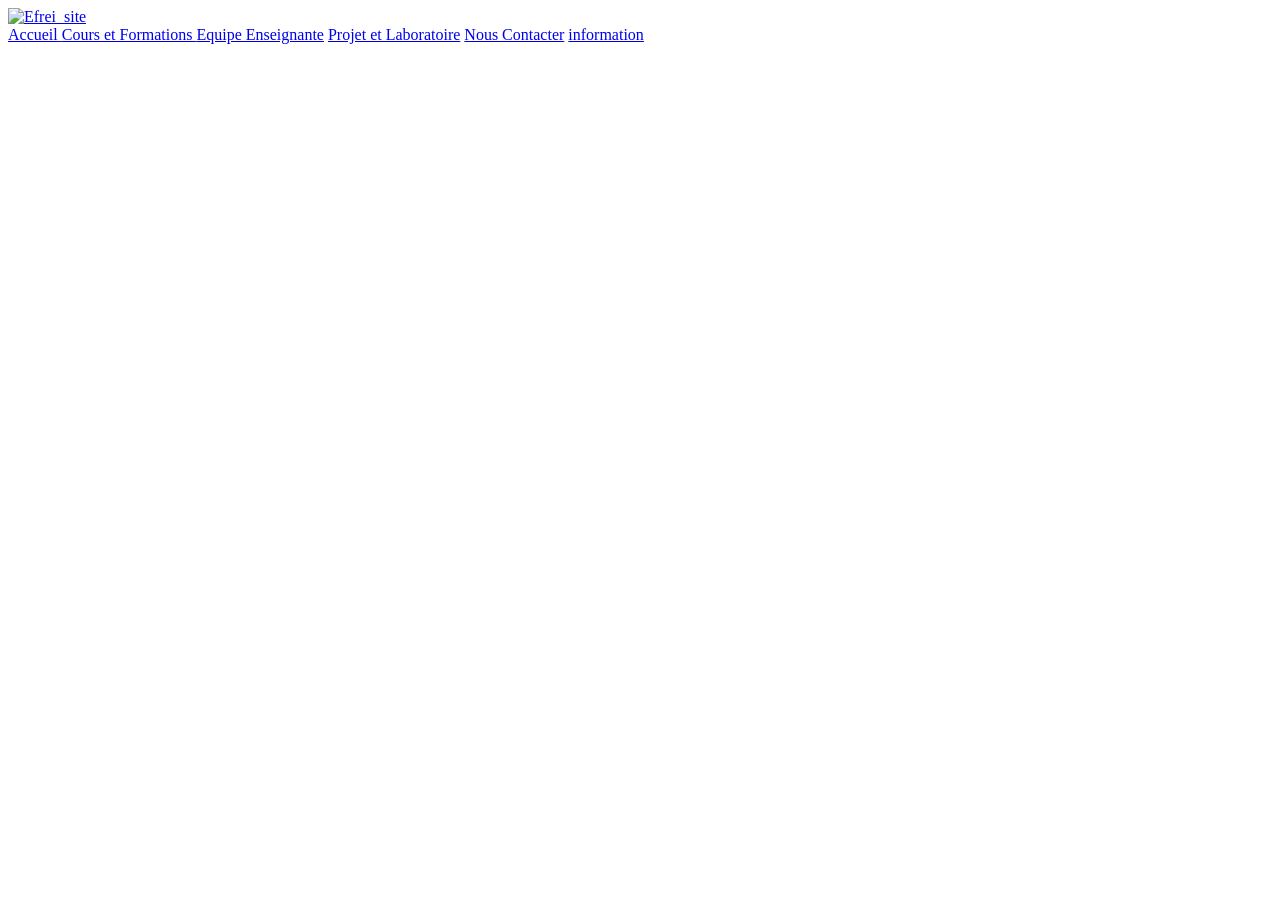
==== html/accueil.html @ 1d485281 "Co-authored-by: Gebril191 <Gebril191@users.noreply.github.com>" ====
<!DOCTYPE html> 

<html lang="fr"> 
<head> 
    <link href="../css/style.css" rel="stylesheet" />


    <title> Green IT - Accueil</title>

    <meta charset="UTF-8"> 
</head>

<body>

    <header>
    <a href ="https://www.efrei.fr/"> <img src = "../img/webphoto.png" alt = "Efrei_site" width="700" height="300"> </a> 
    <nav>
            <a href="../html/accueil.html"> Accueil </a>
            <a href="../html/cours_formation.html"> Cours et Formations </a>
            <a href="../html/equipe_enseignante.html">Equipe Enseignante</a>
            <a href="../html/projet_lab.html">Projet et Laboratoire</a>
            <a href="../html/contact.html">Nous Contacter</a>
            <a href="../html/a_propos.html">information</a>
        </nav>
    </header>


<section>
<h1></h1>
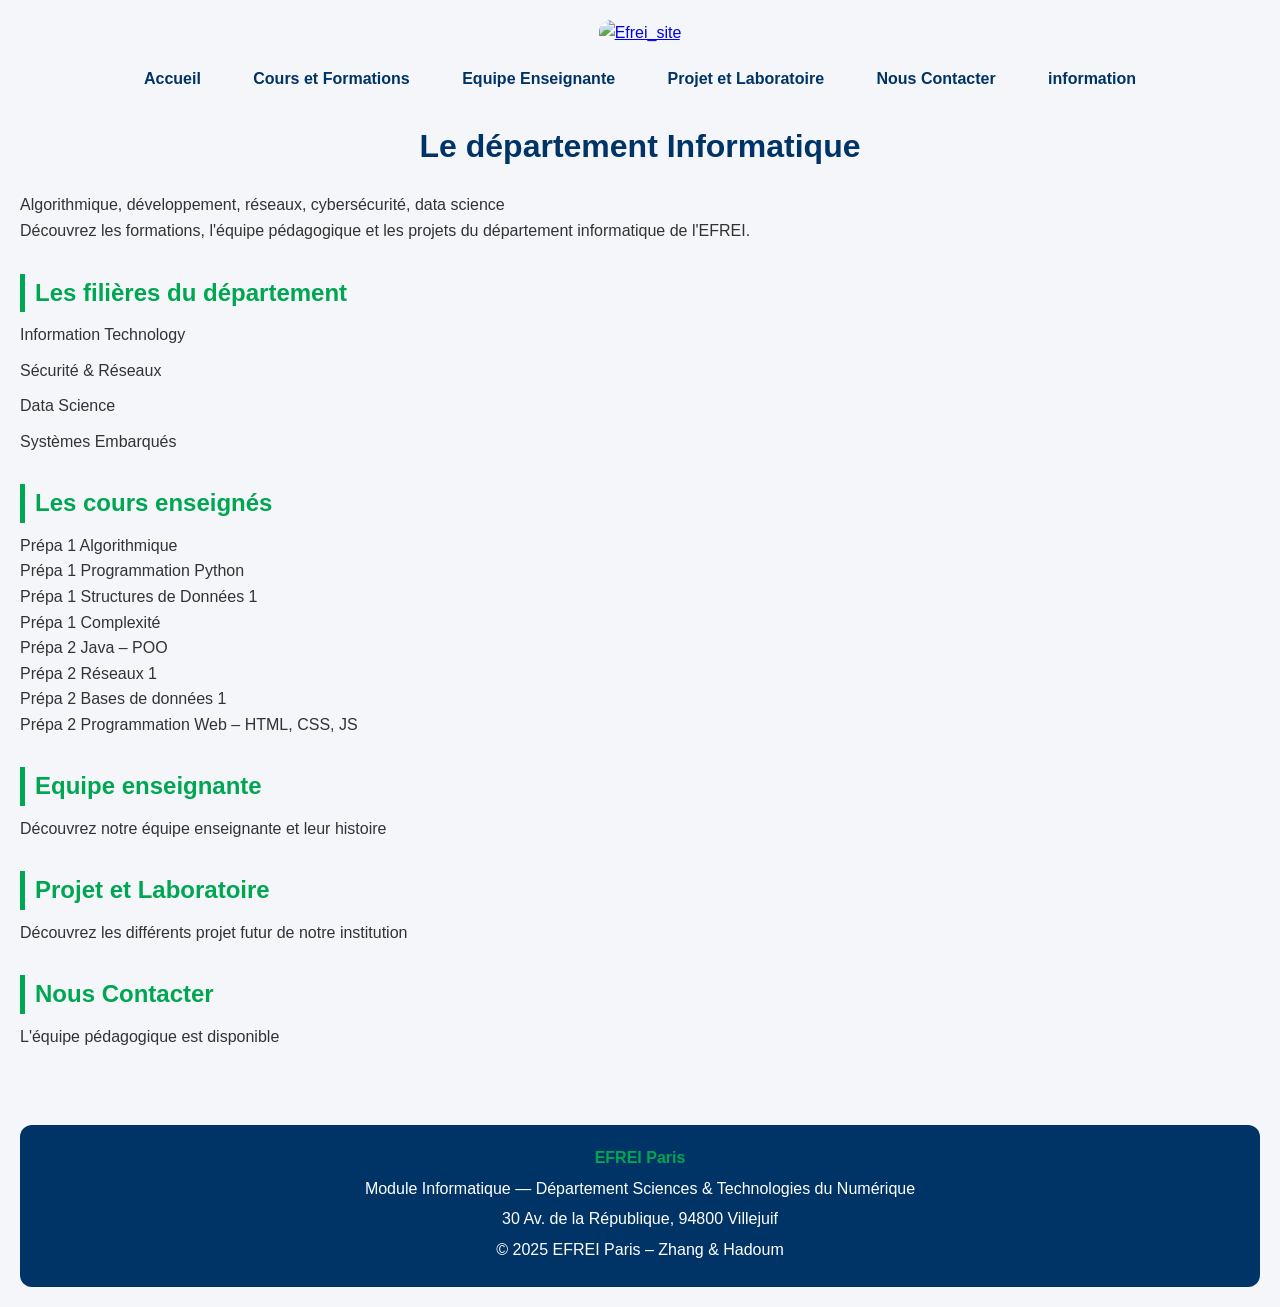
==== commit 7b536b42: "rrr" ====
--- a/html/accueil.html
+++ b/html/accueil.html
@@ -1,20 +1,21 @@
-<!DOCTYPE html> 
+<!DOCTYPE html>
 
-<html lang="fr"> 
-<head> 
-    <link href="../css/style.css" rel="stylesheet" />
+<html lang="fr">
+
+<head>
+    <link href="../css/accueil.css" rel="stylesheet" />
 
 
     <title> Green IT - Accueil</title>
 
-    <meta charset="UTF-8"> 
+    <meta charset="UTF-8">
 </head>
 
 <body>
 
     <header>
-    <a href ="https://www.efrei.fr/"> <img src = "../img/webphoto.png" alt = "Efrei_site" width="700" height="300"> </a> 
-    <nav>
+        <a href="https://www.efrei.fr/"> <img src="../img/webphoto.png" alt="Efrei_site" width="700" height="300"> </a>
+        <nav>
             <a href="../html/accueil.html"> Accueil </a>
             <a href="../html/cours_formation.html"> Cours et Formations </a>
             <a href="../html/equipe_enseignante.html">Equipe Enseignante</a>
@@ -24,6 +25,51 @@
         </nav>
     </header>
 
+    <h1>Le département Informatique</h1>
+    <p>Algorithmique, développement, réseaux, cybersécurité, data science 
+        
+        <br> 
+        Découvrez les formations, l'équipe
+        pédagogique et les projets du département informatique de l'EFREI.</p>
 
-<section>
-<h1></h1>
+    <h2>Les filières du département</h2>
+    <p>Information Technology</p>
+    <p>Sécurité & Réseaux</p>
+    <p>Data Science</p>
+    <p>Systèmes Embarqués</p>
+
+    <h2> Les cours enseignés</h2>
+    <p>
+        Prépa 1 Algorithmique <br>
+        Prépa 1 Programmation Python<br>
+        Prépa 1 Structures de Données 1<br>
+        Prépa 1 Complexité<br>
+        Prépa 2 Java – POO<br>
+        Prépa 2 Réseaux 1<br>
+        Prépa 2 Bases de données 1<br>
+        Prépa 2 Programmation Web – HTML, CSS, JS<br>
+    </p>
+
+    <h2> Equipe enseignante </h2>
+
+    <p> Découvrez notre équipe enseignante et leur histoire</p>
+
+
+    <h2> Projet et Laboratoire </h2>
+
+    <p> Découvrez les différents projet futur de notre institution</p>
+
+    <h2> Nous Contacter</h2>
+    <p> L'équipe pédagogique est disponible</p><br>
+
+    <footer>
+        <div>
+            <strong>EFREI Paris</strong>
+            <p>Module Informatique — Département Sciences & Technologies du Numérique</p>
+            <p>30 Av. de la République, 94800 Villejuif</p>
+        </div>
+        <div>
+            <p>© 2025 EFREI Paris – Zhang & Hadoum</p>
+        </div>
+    </footer>
+</body>
--- a/css/accueil.css
+++ b/css/accueil.css
@@ -0,0 +1,94 @@
+/* Reset */
+* {
+    margin: 0;
+    padding: 0;
+    box-sizing: border-box;
+}
+
+/* Global */
+body {
+    font-family: Arial, Helvetica, sans-serif;
+    background-color: #f4f6f9;
+    color: #333;
+    line-height: 1.6;
+    padding: 20px;
+}
+
+/* Header */
+header {
+    text-align: center;
+    margin-bottom: 30px;
+}
+
+header img {
+    max-width: 100%;
+    height: auto;
+    border-radius: 12px;
+}
+
+/* Navigation */
+nav {
+    margin-top: 20px;
+}
+
+nav a {
+    text-decoration: none;
+    color: #003366;
+    margin: 0 12px;
+    font-weight: bold;
+    padding: 8px 12px;
+    border-radius: 6px;
+    transition: 0.3s;
+}
+
+nav a:hover {
+    background-color: #00A651;
+    color: white;
+}
+
+/* Titres */
+h1 {
+    text-align: center;
+    color: #003366;
+    margin-bottom: 20px;
+}
+
+h2 {
+    color: #00A651;
+    margin-top: 30px;
+    margin-bottom: 10px;
+    border-left: 5px solid #00A651;
+    padding-left: 10px;
+}
+
+/* Paragraphes */
+p {
+    margin-bottom: 10px;
+}
+
+/* Bloc contenu */
+section {
+    background-color: white;
+    padding: 20px;
+    margin-bottom: 20px;
+    border-radius: 12px;
+    box-shadow: 0 4px 10px rgba(0,0,0,0.05);
+}
+
+/* Footer */
+footer {
+    margin-top: 40px;
+    background-color: #003366;
+    color: white;
+    padding: 20px;
+    border-radius: 12px;
+    text-align: center;
+}
+
+footer strong {
+    color: #00A651;
+}
+
+footer p {
+    margin: 5px 0;
+}
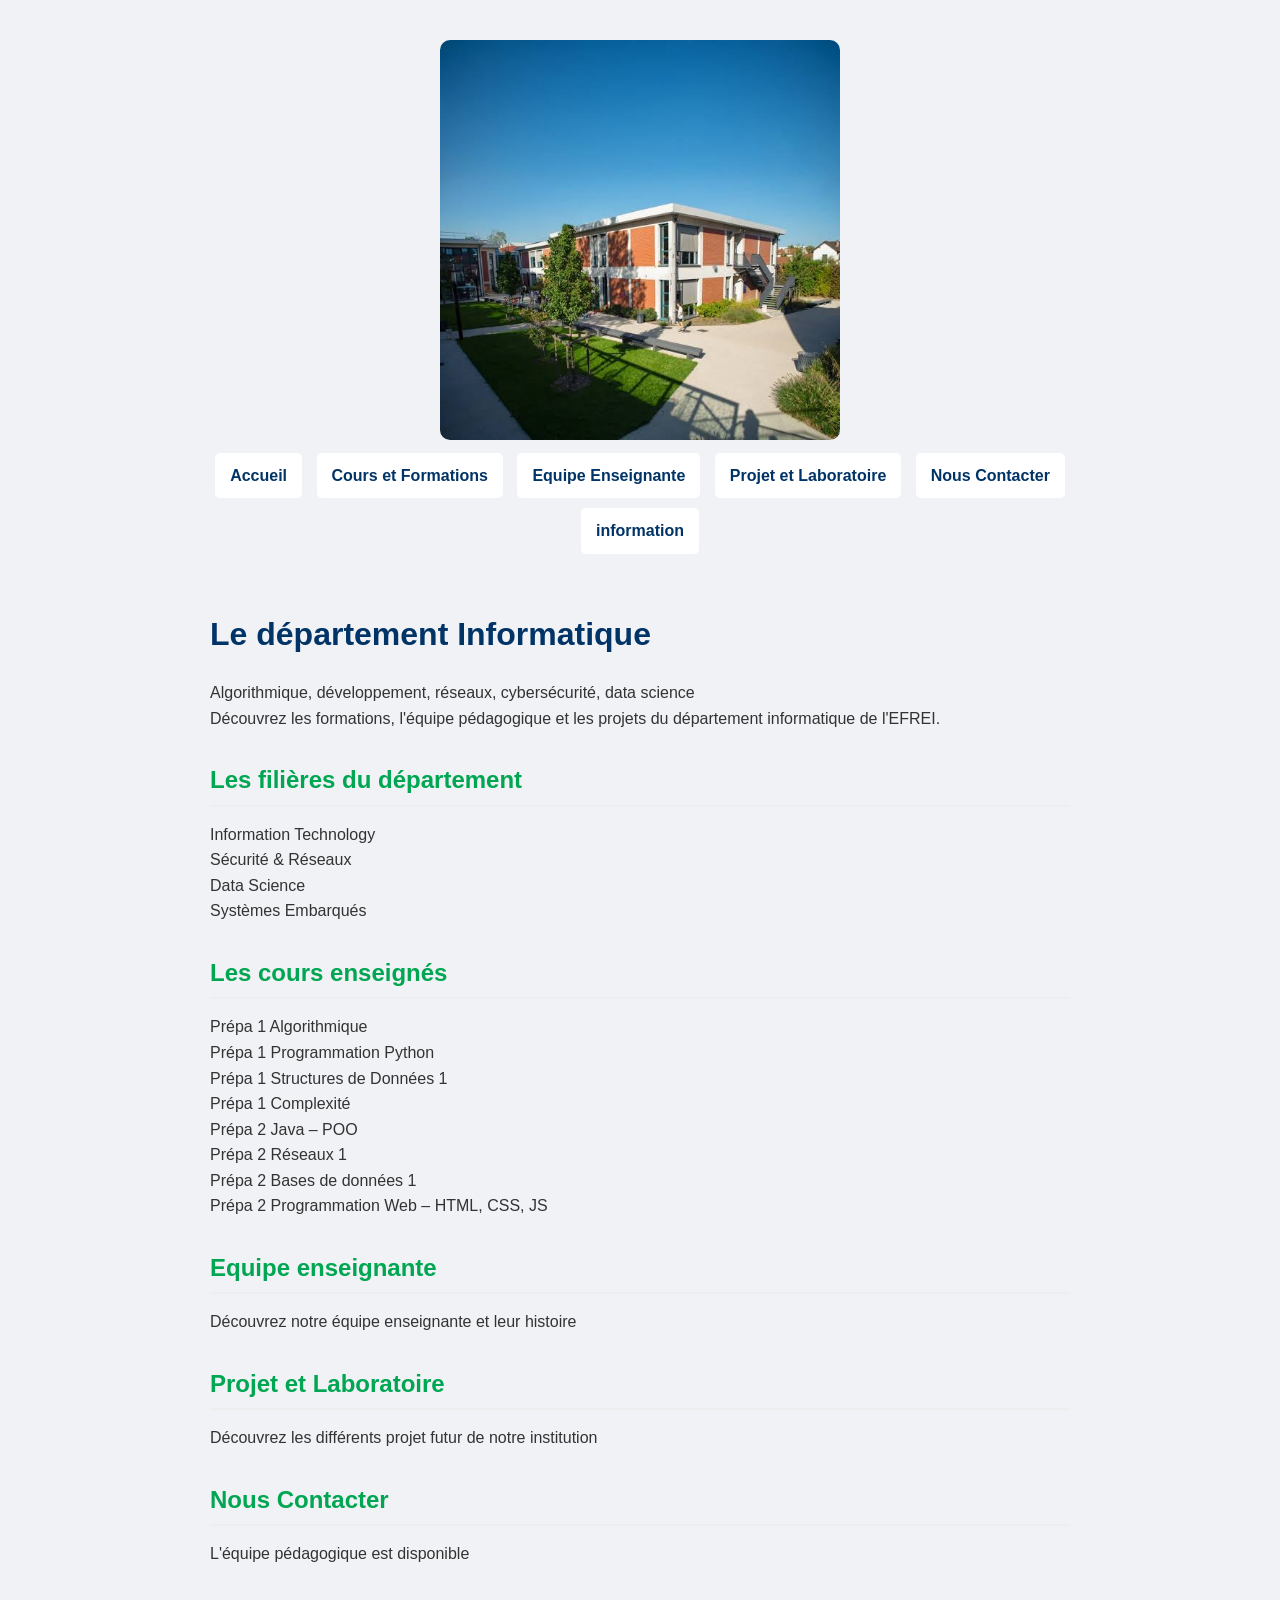
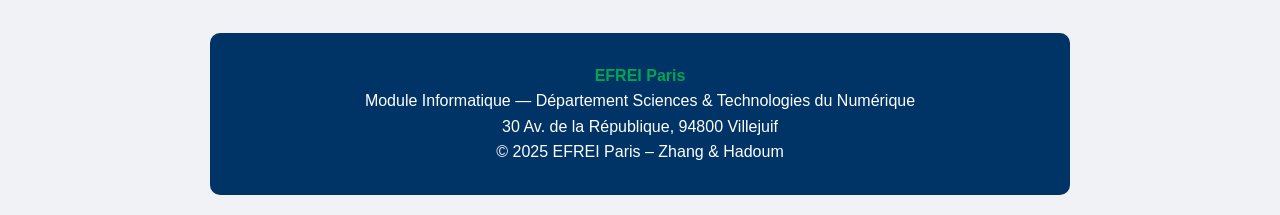
==== commit 490b24d3: "de" ====
--- a/html/accueil.html
+++ b/html/accueil.html
@@ -6,7 +6,7 @@
     <link href="../css/accueil.css" rel="stylesheet" />
 
 
-    <title> Green IT - Accueil</title>
+    <title> Site efrei projet - Accueil</title>
 
     <meta charset="UTF-8">
 </head>
@@ -14,7 +14,7 @@
 <body>
 
     <header>
-        <a href="https://www.efrei.fr/"> <img src="../img/webphoto.png" alt="Efrei_site" width="700" height="300"> </a>
+        <a href="https://www.efrei.fr/"> <img src="../img/efrei_1.jpg" alt="Efrei_site" width="400" height="100"> </a>
         <nav>
             <a href="../html/accueil.html"> Accueil </a>
             <a href="../html/cours_formation.html"> Cours et Formations </a>
--- a/css/accueil.css
+++ b/css/accueil.css
@@ -7,37 +7,42 @@
 
 /* Global */
 body {
-    font-family: Arial, Helvetica, sans-serif;
-    background-color: #f4f6f9;
+    font-family: sans-serif; 
+    background-color: #f0f2f5;
     color: #333;
     line-height: 1.6;
     padding: 20px;
+    max-width: 900px;
+    margin: 0 auto;
 }
 
 /* Header */
 header {
     text-align: center;
-    margin-bottom: 30px;
+    padding: 20px 0;
 }
 
 header img {
     max-width: 100%;
     height: auto;
-    border-radius: 12px;
+    border-radius: 10px;
 }
 
 /* Navigation */
 nav {
-    margin-top: 20px;
+    text-align: center;
+    margin-bottom: 30px;
 }
 
 nav a {
     text-decoration: none;
     color: #003366;
-    margin: 0 12px;
+    margin: 5px;
     font-weight: bold;
-    padding: 8px 12px;
-    border-radius: 6px;
+    padding: 10px 15px;
+    display: inline-block; /* Permet de donner du volume aux liens */
+    background-color: #fff;
+    border-radius: 5px;
     transition: 0.3s;
 }
 
@@ -48,7 +53,6 @@
 
 /* Titres */
 h1 {
-    text-align: center;
     color: #003366;
     margin-bottom: 20px;
 }
@@ -56,23 +60,18 @@
 h2 {
     color: #00A651;
     margin-top: 30px;
-    margin-bottom: 10px;
-    border-left: 5px solid #00A651;
-    padding-left: 10px;
-}
-
-/* Paragraphes */
-p {
-    margin-bottom: 10px;
+    margin-bottom: 15px;
+    border-bottom: 2px solid #eee; /* Ligne fine sous le titre */
+    padding-bottom: 5px;
 }
 
 /* Bloc contenu */
 section {
     background-color: white;
-    padding: 20px;
+    padding: 25px;
     margin-bottom: 20px;
-    border-radius: 12px;
-    box-shadow: 0 4px 10px rgba(0,0,0,0.05);
+    border-radius: 10px;
+    box-shadow: 0 2px 5px rgba(0,0,0,0.1);
 }
 
 /* Footer */
@@ -80,15 +79,11 @@
     margin-top: 40px;
     background-color: #003366;
     color: white;
-    padding: 20px;
-    border-radius: 12px;
+    padding: 30px;
+    border-radius: 10px;
     text-align: center;
 }
 
 footer strong {
     color: #00A651;
-}
-
-footer p {
-    margin: 5px 0;
 }
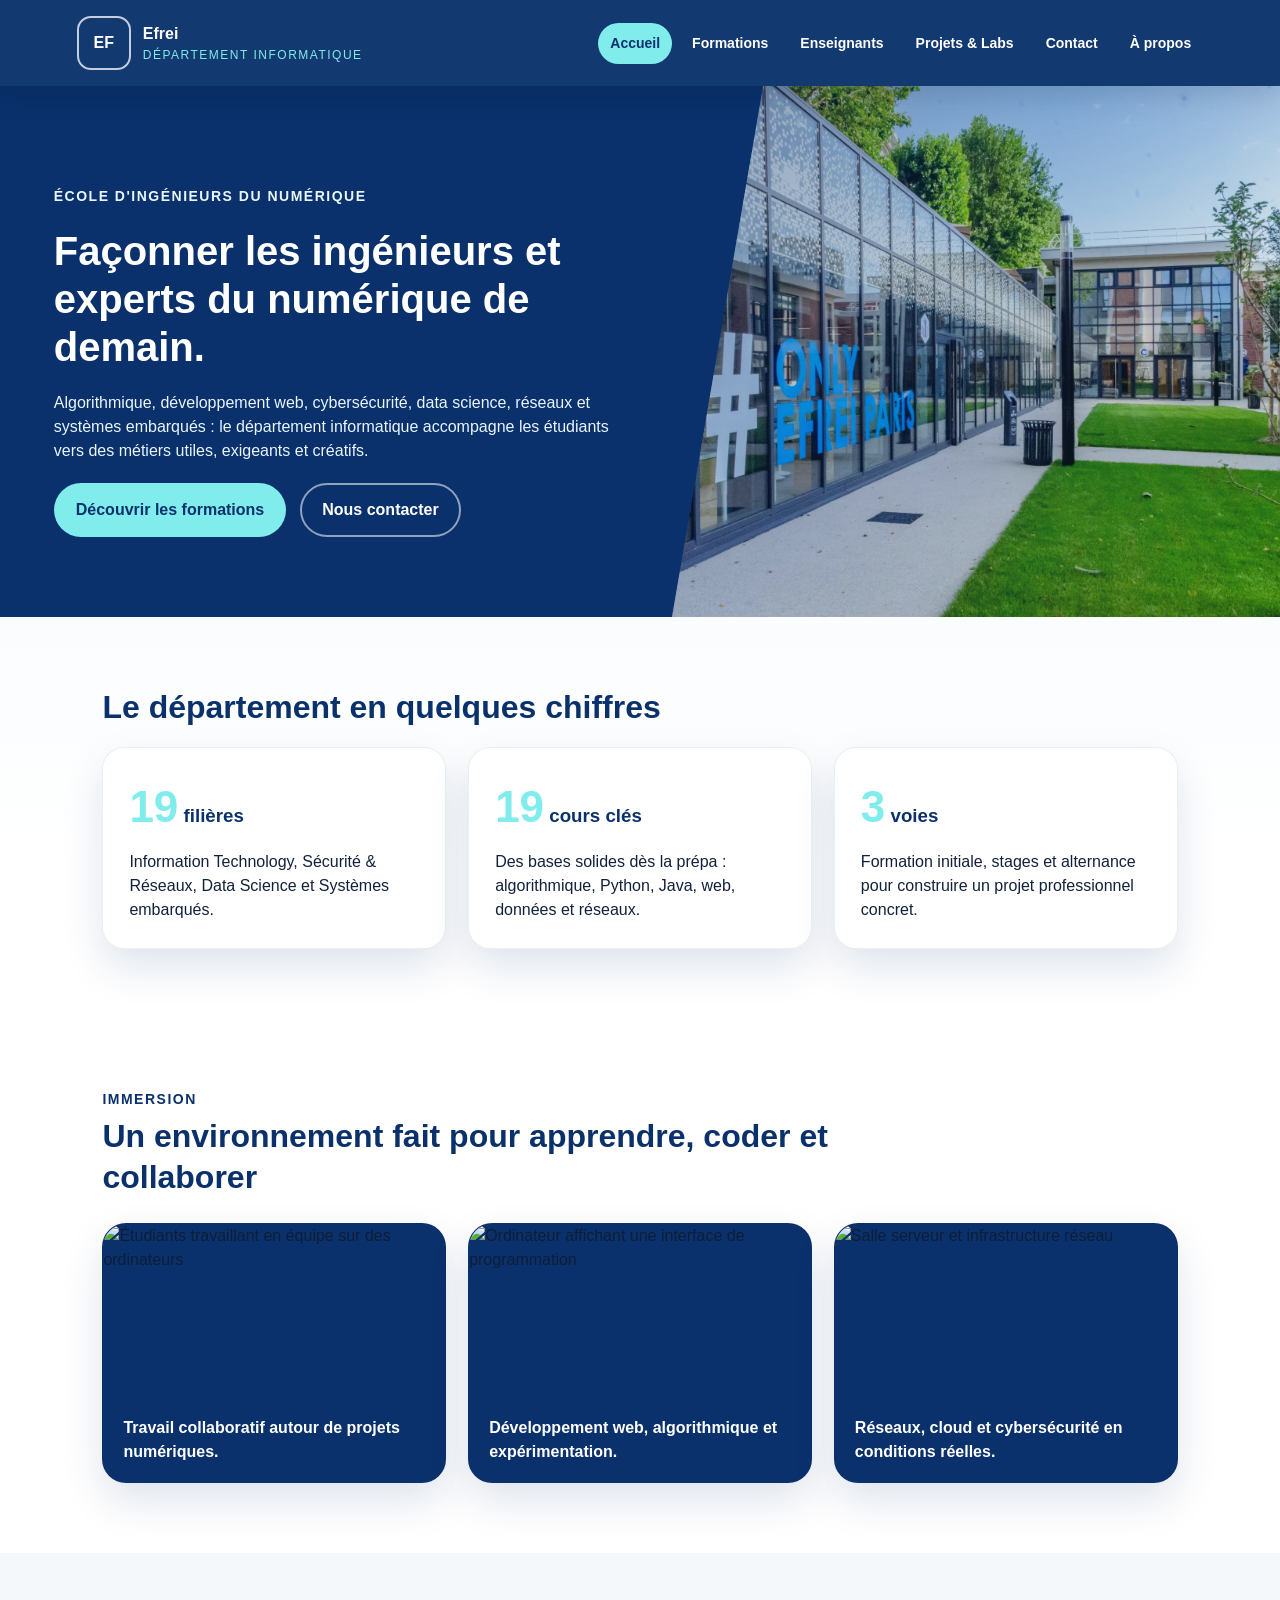
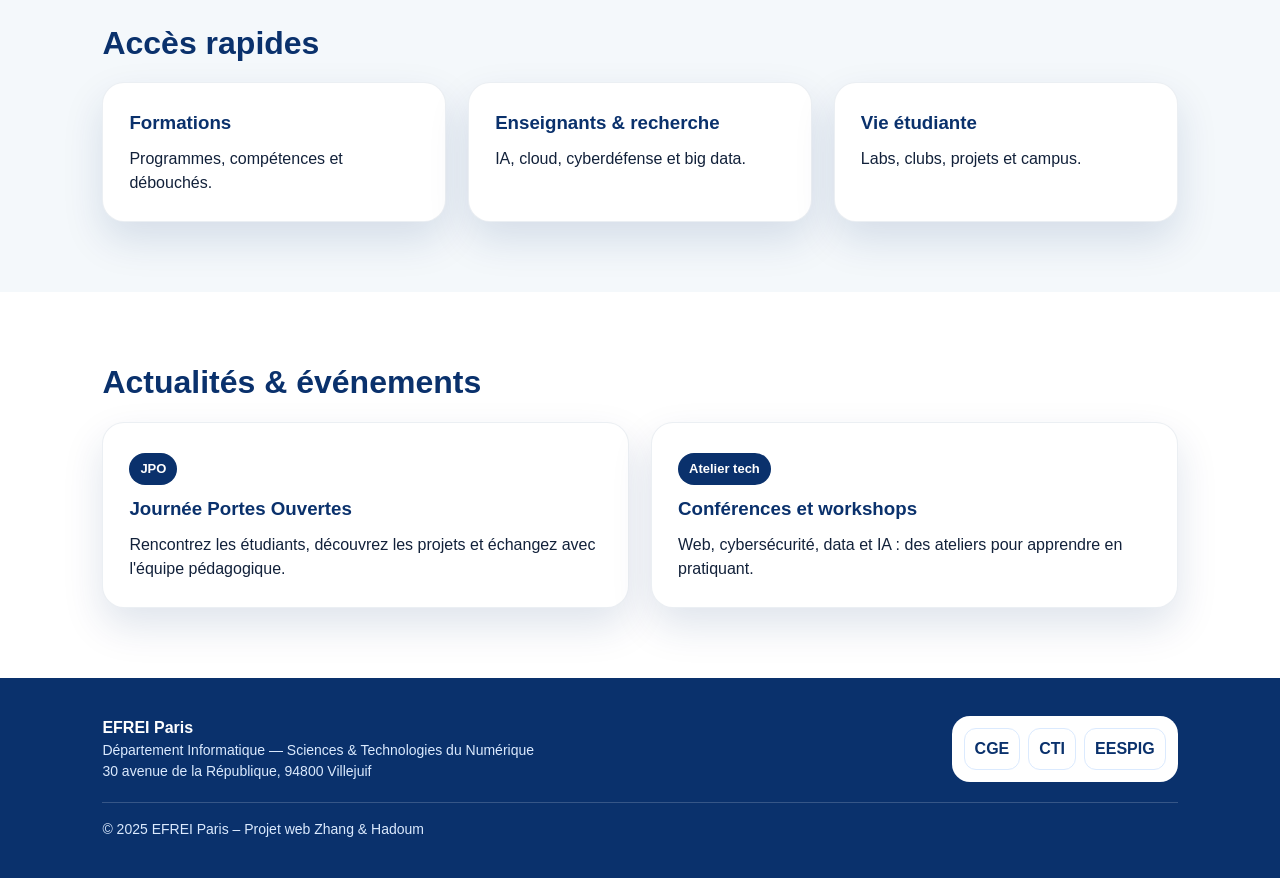
==== commit ae80d9b9: "rr" ====
--- a/html/accueil.html
+++ b/html/accueil.html
@@ -1,75 +1,128 @@
 <!DOCTYPE html>
-
 <html lang="fr">
 
 <head>
-    <link href="../css/accueil.css" rel="stylesheet" />
-
-
-    <title> Site efrei projet - Accueil</title>
-
     <meta charset="UTF-8">
+    <meta name="viewport" content="width=device-width, initial-scale=1.0">
+    <title>Accueil - Département Informatique Efrei</title>
+    <link rel="stylesheet" href="../css/accueil.css">
 </head>
 
 <body>
-
-    <header>
-        <a href="https://www.efrei.fr/"> <img src="../img/efrei_1.jpg" alt="Efrei_site" width="400" height="100"> </a>
-        <nav>
-            <a href="../html/accueil.html"> Accueil </a>
-            <a href="../html/cours_formation.html"> Cours et Formations </a>
-            <a href="../html/equipe_enseignante.html">Equipe Enseignante</a>
-            <a href="../html/projet_lab.html">Projet et Laboratoire</a>
-            <a href="../html/contact.html">Nous Contacter</a>
-            <a href="../html/a_propos.html">information</a>
+    <header class="site-header">
+        <a class="brand" href="accueil.html" aria-label="Retour à l'accueil">
+            <span class="brand-mark">EF</span>
+            <span><strong>Efrei</strong><small>Département Informatique</small></span>
+        </a>
+        <button class="menu-button" id="menuButton" type="button">Menu</button>
+        <nav class="main-nav" id="mainNav">
+            <a href="accueil.html">Accueil</a>
+            <a href="cours_formation.html">Formations</a>
+            <a href="equipe_enseignante.html">Enseignants</a>
+            <a href="projet_lab.html">Projets & Labs</a>
+            <a href="contact.html">Contact</a>
+            <a href="a_propos.html">À propos</a>
         </nav>
     </header>
+    <main>
 
-    <h1>Le département Informatique</h1>
-    <p>Algorithmique, développement, réseaux, cybersécurité, data science 
-        
-        <br> 
-        Découvrez les formations, l'équipe
-        pédagogique et les projets du département informatique de l'EFREI.</p>
+        <section class="hero">
+            <div class="hero-text">
+                <p class="eyebrow">École d'ingénieurs du numérique</p>
+                <h1>Façonner les ingénieurs et experts du numérique de demain.</h1>
+                <p>Algorithmique, développement web, cybersécurité, data science, réseaux et systèmes embarqués : le
+                    département informatique accompagne les étudiants vers des métiers utiles, exigeants et créatifs.
+                </p>
+                <div class="btn-row"><a class="btn primary" href="cours_formation.html">Découvrir les formations</a><a
+                        class="btn secondary" href="contact.html">Nous contacter</a></div>
+            </div>
+            <div class="hero-img"><img id="heroImage" src="../img/efrei_2.webp" alt="Campus et vie étudiante Efrei">
+            </div>
+        </section>
+        <section class="section">
+            <h2>Le département en quelques chiffres</h2>
+            <div class="grid stats">
+                <article class="card reveal">
+                    <h3><span data-number="4">0</span> filières</h3>
+                    <p>Information Technology, Sécurité & Réseaux, Data Science et Systèmes embarqués.</p>
+                </article>
+                <article class="card reveal">
+                    <h3><span data-number="8">0</span> cours clés</h3>
+                    <p>Des bases solides dès la prépa : algorithmique, Python, Java, web, données et réseaux.</p>
+                </article>
+                <article class="card reveal">
+                    <h3><span data-number="3">0</span> voies</h3>
+                    <p>Formation initiale, stages et alternance pour construire un projet professionnel concret.</p>
+                </article>
+            </div>
+        </section>
 
-    <h2>Les filières du département</h2>
-    <p>Information Technology</p>
-    <p>Sécurité & Réseaux</p>
-    <p>Data Science</p>
-    <p>Systèmes Embarqués</p>
-
-    <h2> Les cours enseignés</h2>
-    <p>
-        Prépa 1 Algorithmique <br>
-        Prépa 1 Programmation Python<br>
-        Prépa 1 Structures de Données 1<br>
-        Prépa 1 Complexité<br>
-        Prépa 2 Java – POO<br>
-        Prépa 2 Réseaux 1<br>
-        Prépa 2 Bases de données 1<br>
-        Prépa 2 Programmation Web – HTML, CSS, JS<br>
-    </p>
-
-    <h2> Equipe enseignante </h2>
-
-    <p> Découvrez notre équipe enseignante et leur histoire</p>
-
-
-    <h2> Projet et Laboratoire </h2>
-
-    <p> Découvrez les différents projet futur de notre institution</p>
-
-    <h2> Nous Contacter</h2>
-    <p> L'équipe pédagogique est disponible</p><br>
-
-    <footer>
+        <section class="section image-showcase">
+            <div class="section-heading">
+                <p class="eyebrow dark">Immersion</p>
+                <h2>Un environnement fait pour apprendre, coder et collaborer</h2>
+            </div>
+            <div class="photo-grid">
+                <figure class="photo-card big reveal"><img
+                        src="https://images.unsplash.com/photo-1519389950473-47ba0277781c?auto=format&fit=crop&w=1200&q=80"
+                        alt="Étudiants travaillant en équipe sur des ordinateurs" loading="lazy">
+                    <figcaption>Travail collaboratif autour de projets numériques.</figcaption>
+                </figure>
+                <figure class="photo-card reveal"><img
+                        src="https://images.unsplash.com/photo-1516321318423-f06f85e504b3?auto=format&fit=crop&w=1200&q=80"
+                        alt="Ordinateur affichant une interface de programmation" loading="lazy">
+                    <figcaption>Développement web, algorithmique et expérimentation.</figcaption>
+                </figure>
+                <figure class="photo-card reveal"><img
+                        src="https://images.unsplash.com/photo-1558494949-ef010cbdcc31?auto=format&fit=crop&w=1200&q=80"
+                        alt="Salle serveur et infrastructure réseau" loading="lazy">
+                    <figcaption>Réseaux, cloud et cybersécurité en conditions réelles.</figcaption>
+                </figure>
+            </div>
+        </section>
+        <section class="section soft">
+            <h2>Accès rapides</h2>
+            <div class="grid">
+                <a class="card quick reveal" href="cours_formation.html">
+                    <h3>Formations</h3>
+                    <p>Programmes, compétences et débouchés.</p>
+                </a>
+                <a class="card quick reveal" href="equipe_enseignante.html">
+                    <h3>Enseignants & recherche</h3>
+                    <p>IA, cloud, cyberdéfense et big data.</p>
+                </a>
+                <a class="card quick reveal" href="projet_lab.html">
+                    <h3>Vie étudiante</h3>
+                    <p>Labs, clubs, projets et campus.</p>
+                </a>
+            </div>
+        </section>
+        <section class="section news">
+            <h2>Actualités & événements</h2>
+            <div class="grid two">
+                <article class="card reveal"><span class="tag">JPO</span>
+                    <h3>Journée Portes Ouvertes</h3>
+                    <p>Rencontrez les étudiants, découvrez les projets et échangez avec l'équipe pédagogique.</p>
+                </article>
+                <article class="card reveal"><span class="tag">Atelier tech</span>
+                    <h3>Conférences et workshops</h3>
+                    <p>Web, cybersécurité, data et IA : des ateliers pour apprendre en pratiquant.</p>
+                </article>
+            </div>
+        </section>
+    </main>
+    <footer class="site-footer">
         <div>
             <strong>EFREI Paris</strong>
-            <p>Module Informatique — Département Sciences & Technologies du Numérique</p>
-            <p>30 Av. de la République, 94800 Villejuif</p>
+            <p>Département Informatique — Sciences & Technologies du Numérique</p>
+            <p>30 avenue de la République, 94800 Villejuif</p>
         </div>
-        <div>
-            <p>© 2025 EFREI Paris – Zhang & Hadoum</p>
+        <div class="footer-tags">
+            <span>CGE</span><span>CTI</span><span>EESPIG</span>
         </div>
+        <p class="credits">© 2025 EFREI Paris – Projet web Zhang & Hadoum</p>
     </footer>
-</body>+    <script src="../js/accueil.js"></script>
+</body>
+
+</html>
--- a/css/accueil.css
+++ b/css/accueil.css
@@ -1,89 +1,510 @@
-/* Reset */
 * {
     margin: 0;
     padding: 0;
-    box-sizing: border-box;
-}
-
-/* Global */
+    box-sizing: border-box
+}
+
+:root {
+    --blue: #0A316C;
+    --white: #FFFFFF;
+    --cyan: #81ECEC;
+    --yellow: #FDCB6E;
+    --ink: #12213a;
+    --muted: #64748b;
+    --soft: #f4f8fb;
+    --shadow: 0 18px 40px rgba(10, 49, 108, .13)
+}
+
 body {
-    font-family: sans-serif; 
-    background-color: #f0f2f5;
-    color: #333;
-    line-height: 1.6;
-    padding: 20px;
-    max-width: 900px;
-    margin: 0 auto;
-}
-
-/* Header */
-header {
-    text-align: center;
-    padding: 20px 0;
-}
-
-header img {
-    max-width: 100%;
-    height: auto;
-    border-radius: 10px;
-}
-
-/* Navigation */
-nav {
-    text-align: center;
-    margin-bottom: 30px;
-}
-
-nav a {
+    font-family: Arial, Roboto, "Open Sans", sans-serif;
+    background: linear-gradient(180deg, #eef7fb 0, #fff 35%);
+    color: var(--ink);
+    line-height: 1.5
+}
+
+h1,
+h2,
+h3,
+.brand strong {
+    font-family: Montserrat, Poppins, Arial, sans-serif
+}
+
+h1 {
+    font-size: 40px;
+    line-height: 1.2
+}
+
+h2 {
+    font-size: 32px;
+    line-height: 1.3;
+    color: var(--blue);
+    margin-bottom: 18px
+}
+
+p {
+    font-size: 16px
+}
+
+.site-header {
+    position: sticky;
+    top: 0;
+    z-index: 50;
+    display: flex;
+    align-items: center;
+    justify-content: space-between;
+    gap: 24px;
+    background: rgba(10, 49, 108, .96);
+    color: white;
+    padding: 16px 6%;
+    box-shadow: 0 8px 30px rgba(0, 0, 0, .12)
+}
+
+.brand {
+    display: flex;
+    align-items: center;
+    gap: 12px;
     text-decoration: none;
-    color: #003366;
-    margin: 5px;
-    font-weight: bold;
-    padding: 10px 15px;
-    display: inline-block; /* Permet de donner du volume aux liens */
-    background-color: #fff;
-    border-radius: 5px;
-    transition: 0.3s;
-}
-
-nav a:hover {
-    background-color: #00A651;
+    color: white
+}
+
+.brand-mark {
+    display: grid;
+    place-items: center;
+    width: 54px;
+    height: 54px;
+    border: 2px solid rgba(255, 255, 255, .75);
+    font-weight: bold;
+    border-radius: 14px
+}
+
+.brand small {
+    display: block;
+    font-size: 12px;
+    letter-spacing: 1.5px;
+    text-transform: uppercase;
+    color: var(--cyan)
+}
+
+.main-nav {
+    display: flex;
+    gap: 8px;
+    flex-wrap: wrap
+}
+
+.main-nav a {
     color: white;
-}
-
-/* Titres */
-h1 {
-    color: #003366;
-    margin-bottom: 20px;
-}
-
-h2 {
-    color: #00A651;
-    margin-top: 30px;
-    margin-bottom: 15px;
-    border-bottom: 2px solid #eee; /* Ligne fine sous le titre */
-    padding-bottom: 5px;
-}
-
-/* Bloc contenu */
-section {
-    background-color: white;
-    padding: 25px;
-    margin-bottom: 20px;
-    border-radius: 10px;
-    box-shadow: 0 2px 5px rgba(0,0,0,0.1);
-}
-
-/* Footer */
-footer {
-    margin-top: 40px;
-    background-color: #003366;
+    text-decoration: none;
+    font-size: 14px;
+    font-weight: bold;
+    padding: 10px 12px;
+    border-radius: 999px;
+    transition: .25s
+}
+
+.main-nav a:hover,
+.main-nav a.active {
+    background: var(--cyan);
+    color: var(--blue)
+}
+
+.menu-button {
+    display: none;
+    background: var(--yellow);
+    color: var(--blue);
+    border: 0;
+    border-radius: 999px;
+    padding: 10px 16px;
+    font-weight: bold
+}
+
+main {
+    min-height: 70vh
+}
+
+.hero {
+    display: grid;
+    grid-template-columns: 1.05fr .95fr;
+    min-height: 520px;
+    background: var(--blue);
     color: white;
-    padding: 30px;
-    border-radius: 10px;
-    text-align: center;
-}
-
-footer strong {
-    color: #00A651;
+    overflow: hidden
+}
+
+.hero-text {
+    padding: 80px 8%;
+    display: flex;
+    flex-direction: column;
+    justify-content: center;
+    align-items: flex-start
+}
+
+.eyebrow {
+    color: var(--yellow);
+    letter-spacing: 1.5px;
+    text-transform: uppercase;
+    font-size: 14px;
+    font-weight: bold;
+    margin-bottom: 14px
+}
+
+.hero p {
+    max-width: 640px;
+    margin: 20px 0;
+    color: #eaf6ff
+}
+
+.hero-img {
+    position: relative;
+    min-height: 360px;
+    clip-path: polygon(15% 0, 100% 0, 100% 100%, 0 100%)
+}
+
+.hero-img img {
+    width: 100%;
+    height: 100%;
+    object-fit: cover;
+    filter: saturate(1.15) contrast(1.05)
+}
+
+.hero-img:after {
+    content: "";
+    position: absolute;
+    inset: 0;
+    background: linear-gradient(135deg, rgba(10, 49, 108, .45), rgba(129, 236, 236, .08))
+}
+
+.btn-row {
+    display: flex;
+    gap: 14px;
+    flex-wrap: wrap
+}
+
+.btn {
+    display: inline-block;
+    padding: 13px 20px;
+    border-radius: 999px;
+    text-decoration: none;
+    font-weight: bold;
+    transition: .25s;
+    border: 2px solid transparent
+}
+
+.btn.primary {
+    background: var(--cyan);
+    color: var(--blue)
+}
+
+.btn.secondary {
+    background: transparent;
+    color: white;
+    border-color: rgba(255, 255, 255, .55)
+}
+
+.btn.yellow {
+    background: var(--yellow);
+    color: var(--blue)
+}
+
+.btn:hover {
+    transform: translateY(-2px);
+    box-shadow: 0 10px 25px rgba(0, 0, 0, .2)
+}
+
+.section {
+    padding: 70px 8%
+}
+
+.section.soft {
+    background: var(--soft)
+}
+
+.grid {
+    display: grid;
+    grid-template-columns: repeat(3, 1fr);
+    gap: 22px
+}
+
+.grid.two {
+    grid-template-columns: repeat(2, 1fr)
+}
+
+.card {
+    background: white;
+    border-radius: 22px;
+    padding: 26px;
+    box-shadow: var(--shadow);
+    border: 1px solid rgba(10, 49, 108, .08)
+}
+
+.card h3 {
+    color: var(--blue);
+    margin-bottom: 10px
+}
+
+.tag {
+    display: inline-block;
+    border-radius: 999px;
+    background: rgba(129, 236, 236, .35);
+    color: var(--blue);
+    padding: 6px 11px;
+    font-size: 13px;
+    font-weight: bold;
+    margin: 4px 4px 10px 0
+}
+
+.triangle-list {
+    list-style: none
+}
+
+.triangle-list li {
+    margin: 10px 0;
+    padding-left: 24px;
+    position: relative
+}
+
+.triangle-list li:before {
+    content: "▶";
+    position: absolute;
+    left: 0;
+    color: var(--yellow);
+    font-size: 12px
+}
+
+.site-footer {
+    background: var(--blue);
+    color: white;
+    margin-top: 0;
+    padding: 38px 8%;
+    display: flex;
+    justify-content: space-between;
+    gap: 20px;
+    align-items: center;
+    flex-wrap: wrap
+}
+
+.site-footer p {
+    font-size: 14px;
+    color: #dbeafe
+}
+
+.footer-tags {
+    background: white;
+    border-radius: 18px;
+    padding: 12px;
+    display: flex;
+    gap: 8px
+}
+
+.footer-tags span {
+    color: var(--blue);
+    font-weight: bold;
+    border: 1px solid #dbeafe;
+    border-radius: 12px;
+    padding: 8px 10px
+}
+
+.credits {
+    width: 100%;
+    border-top: 1px solid rgba(255, 255, 255, .18);
+    padding-top: 16px
+}
+
+.reveal {
+    opacity: 0;
+    transform: translateY(20px);
+    transition: .7s
+}
+
+.reveal.visible {
+    opacity: 1;
+    transform: translateY(0)
+}
+
+@media(max-width:850px) {
+    h1 {
+        font-size: 32px
+    }
+
+    h2 {
+        font-size: 26px
+    }
+
+    .site-header {
+        align-items: flex-start
+    }
+
+    .menu-button {
+        display: block
+    }
+
+    .main-nav {
+        display: none;
+        width: 100%;
+        flex-direction: column
+    }
+
+    .main-nav.open {
+        display: flex
+    }
+
+    .site-header {
+        flex-wrap: wrap
+    }
+
+    .hero {
+        grid-template-columns: 1fr
+    }
+
+    .hero-img {
+        clip-path: none;
+        min-height: 260px
+    }
+
+    .grid,
+    .grid.two {
+        grid-template-columns: 1fr
+    }
+
+    .section {
+        padding: 48px 6%
+    }
+
+    .site-footer {
+        display: block
+    }
+
+    .footer-tags {
+        margin-top: 20px;
+        display: inline-flex
+    }
+}
+
+
+.quick {
+    text-decoration: none;
+    color: inherit
+}
+
+.quick:hover {
+    transform: translateY(-4px)
+}
+
+.stats h3 span {
+    font-size: 44px;
+    color: var(--cyan)
+}
+
+.news .tag {
+    background: var(--blue);
+    color: white
+}
+
+
+
+.section-heading {
+    max-width: 760px;
+    margin-bottom: 24px
+}
+
+.eyebrow.dark {
+    color: var(--blue);
+    margin-bottom: 6px
+}
+
+.photo-grid {
+    display: grid;
+    grid-template-columns: repeat(3, 1fr);
+    gap: 22px
+}
+
+.photo-grid.two-photo {
+    grid-template-columns: repeat(2, 1fr)
+}
+
+.photo-card {
+    position: relative;
+    min-height: 260px;
+    border-radius: 24px;
+    overflow: hidden;
+    box-shadow: var(--shadow);
+    background: var(--blue);
+    border: 1px solid rgba(10, 49, 108, .08)
+}
+
+.photo-card.big {
+    grid-column: span 1
+}
+
+.photo-card img,
+.image-card img {
+    width: 100%;
+    height: 100%;
+    object-fit: cover;
+    display: block;
+    filter: saturate(1.05) contrast(1.04)
+}
+
+.photo-card figcaption {
+    position: absolute;
+    left: 0;
+    right: 0;
+    bottom: 0;
+    padding: 18px 20px;
+    color: white;
+    font-weight: bold;
+    background: linear-gradient(180deg, rgba(10, 49, 108, 0), rgba(10, 49, 108, .92))
+}
+
+.image-cards {
+    display: grid;
+    grid-template-columns: repeat(2, 1fr);
+    gap: 22px
+}
+
+.image-card {
+    display: grid;
+    grid-template-columns: 42% 1fr;
+    gap: 0;
+    overflow: hidden;
+    background: white;
+    border-radius: 24px;
+    box-shadow: var(--shadow);
+    border: 1px solid rgba(10, 49, 108, .08)
+}
+
+.image-card img {
+    min-height: 260px
+}
+
+.image-card div {
+    padding: 26px;
+    display: flex;
+    flex-direction: column;
+    justify-content: center
+}
+
+.image-card h3 {
+    color: var(--blue);
+    margin: 8px 0 10px
+}
+
+@media(max-width:850px) {
+
+    .photo-grid,
+    .photo-grid.two-photo,
+    .image-cards {
+        grid-template-columns: 1fr
+    }
+
+    .image-card {
+        grid-template-columns: 1fr
+    }
+
+    .image-card img {
+        height: 230px
+    }
+
+    .photo-card {
+        min-height: 240px
+    }
 }
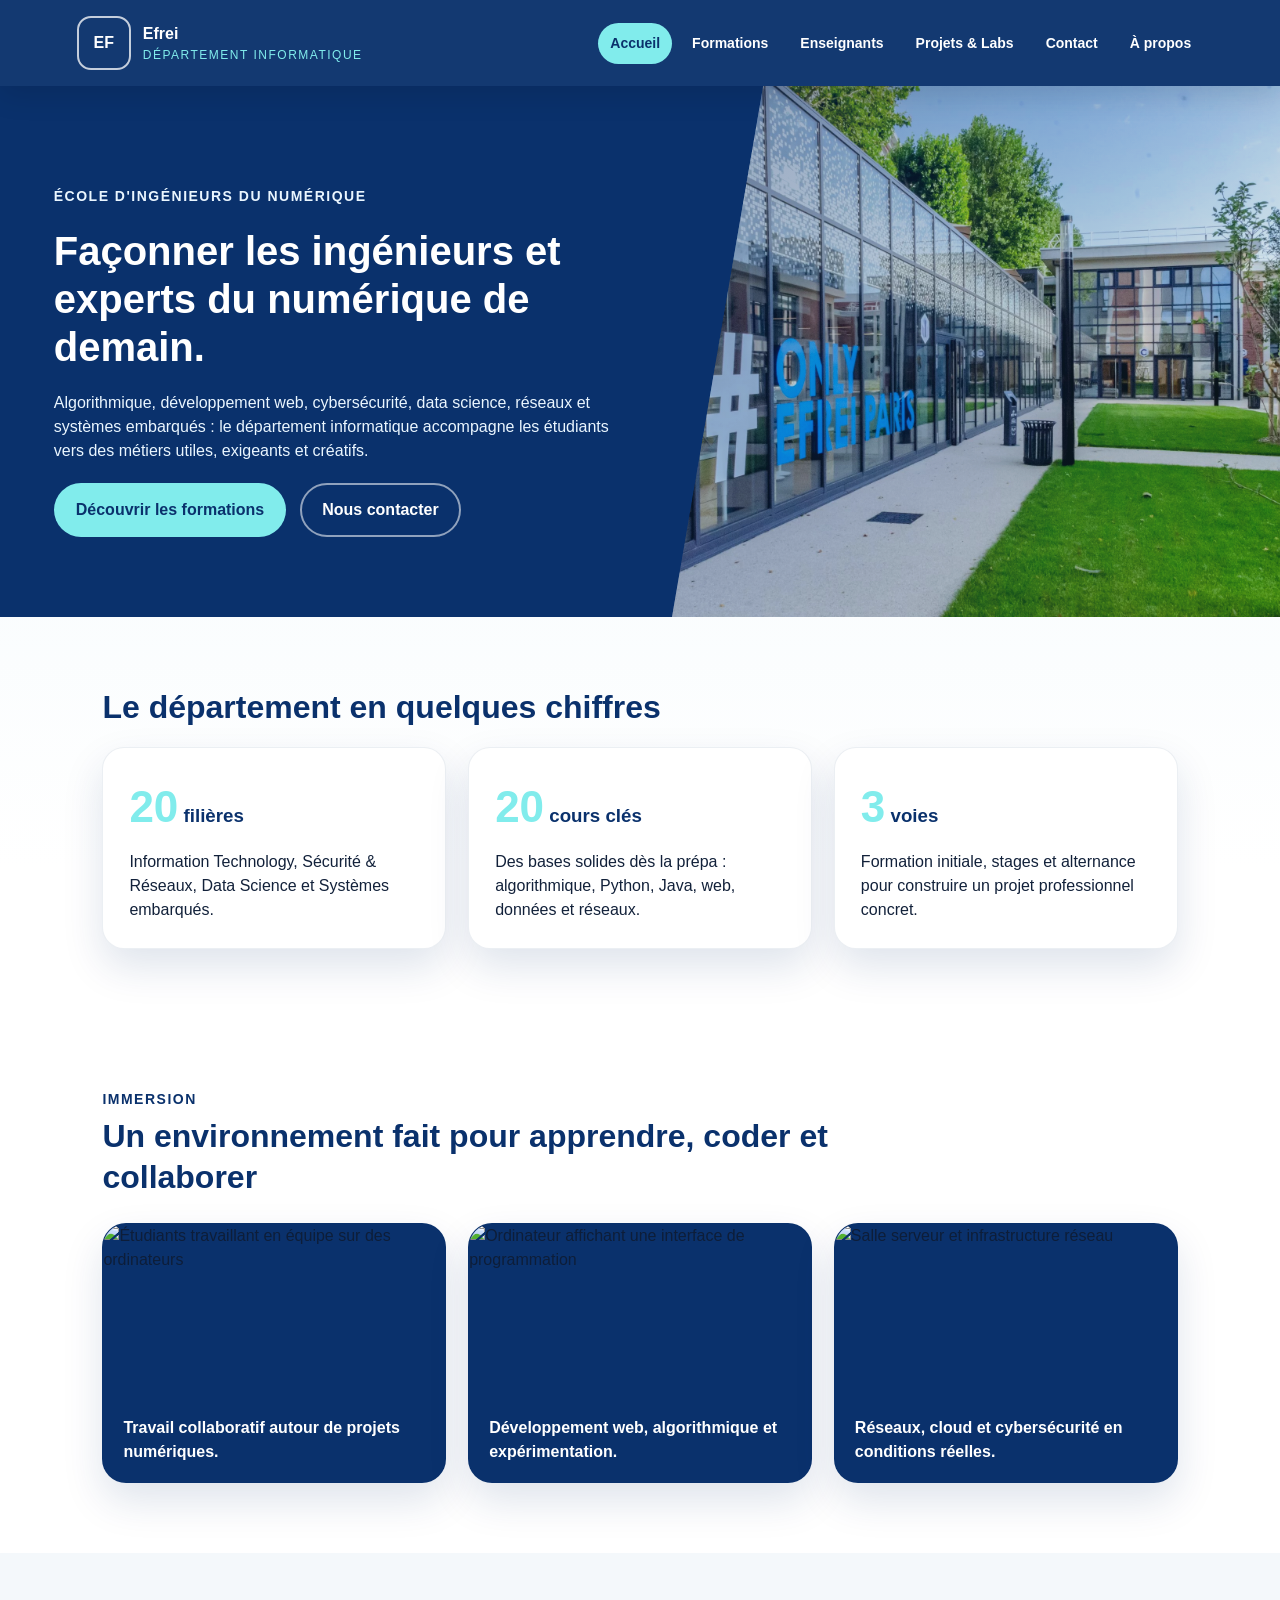
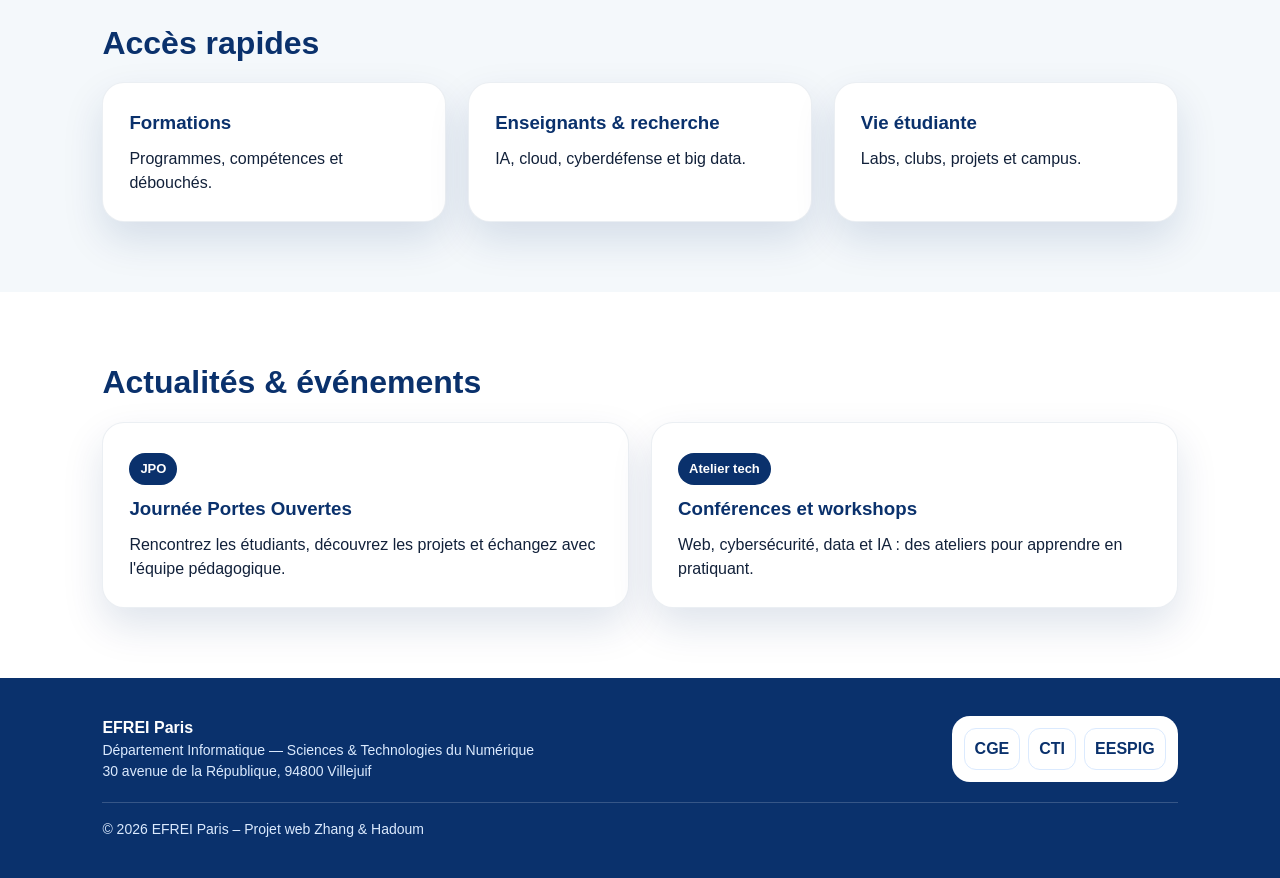
==== commit 43c2a8bb: "rr" ====
--- a/html/accueil.html
+++ b/html/accueil.html
@@ -120,7 +120,7 @@
         <div class="footer-tags">
             <span>CGE</span><span>CTI</span><span>EESPIG</span>
         </div>
-        <p class="credits">© 2025 EFREI Paris – Projet web Zhang & Hadoum</p>
+        <p class="credits">© 2026 EFREI Paris – Projet web Zhang & Hadoum</p>
     </footer>
     <script src="../js/accueil.js"></script>
 </body>
